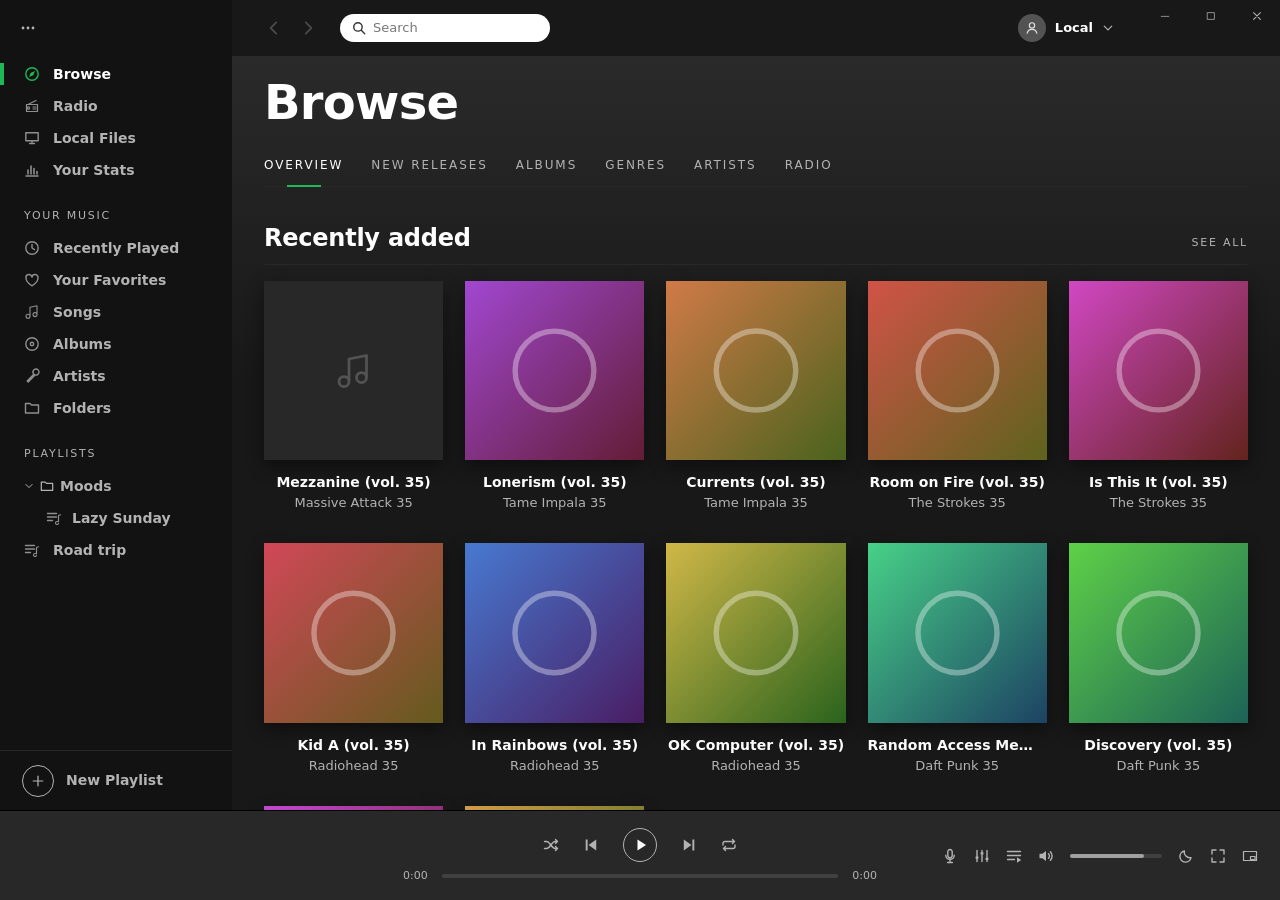
==== dev/preview.html @ 2280f7a6 "Wax 1.0.0" ====
<!doctype html>
<!-- Preview of the interface in a regular browser, with fake data.
     Serve the project root (e.g. `python -m http.server 5173`) and open /dev/preview.html -->
<html lang="en">
<head>
  <meta charset="utf-8">
  <title>Wax (preview)</title>
  <script>document.write(`<link rel="stylesheet" href="../ui/style.css?${Date.now()}">`)</script>
</head>
<body>
<script>
(() => {
  const artists = [
    ['Arctic Monkeys', ['AM', 'Humbug', 'Favourite Worst Nightmare'], 2007],
    ['Gorillaz', ['Demon Days', 'Plastic Beach'], 2005],
    ['Daft Punk', ['Discovery', 'Random Access Memories'], 2001],
    ['Radiohead', ['OK Computer', 'In Rainbows', 'Kid A'], 1997],
    ['The Strokes', ['Is This It', 'Room on Fire'], 2001],
    ['Tame Impala', ['Currents', 'Lonerism'], 2015],
    ['Massive Attack', ['Mezzanine'], 1998],
  ];
  const words = ['Light', 'Night', 'City', 'Echoes', 'Time', 'Rhythm', 'Glass', 'Fire', 'Tide', 'Shadow', 'Vertigo', 'Blue'];
  const tracks = [];
  let n = 0;
  for (let rep = 0; rep < 36; rep++) for (const [ar0, albums, y0] of artists) albums.forEach((al0, ai) => {
    const ar = rep ? `${ar0} ${rep}` : ar0, al = rep ? `${al0} (vol. ${rep})` : al0;
    const count = 8 + ((ar.length + ai) % 5);
    for (let i = 1; i <= count; i++) {
      n++;
      tracks.push({ path: `C:\\Music\\${ar}\\${al}\\${String(i).padStart(2, '0')}.mp3`, title: `${words[(n * 7) % words.length]} ${words[(n * 3 + i) % words.length].toLowerCase()}`,
        artist: ar, album: al, albumArtist: ar, trackNo: i, discNo: 1, year: y0 + ai * 3, duration: 150 + (n * 37) % 200, added: 1700000000 + n * 86400, size: 1000, genres: [['Rock', 'Indie rock'], ['Alternative', 'Hip hop'], ['Electronic'], ['Alternative', 'Rock'], ['Indie rock'], ['Psychedelic', 'Indie'], ['Trip hop']][artists.findIndex(x => x[0] === ar0)], artists: [] });
    }
  });
  // A CUE sheet album and two duplicates
  ['Teardrop', 'Angel', 'Inertia Creeps'].forEach((title, k) => tracks.push({ path: `C:\\Music\\Massive Attack\\Mezzanine (CUE)\\Mezzanine.cue#0${k + 1}`, title, artist: 'Massive Attack', album: 'Mezzanine (CUE)', albumArtist: 'Massive Attack', trackNo: k + 1, discNo: 0, year: 1998, duration: 300 + k * 20, added: 1700000000, size: 5000, genres: ['Trip hop'], artists: [], cue: { file: 'C:\\Music\\Massive Attack\\Mezzanine (CUE)\\Mezzanine.flac', startMs: k * 300000, endMs: (k + 1) * 300000 } }));
  for (const src of [tracks[0], tracks[1]]) tracks.push({ ...src, path: src.path.replace('.mp3', '.flac'), size: 30000000 });
  const hue = s => [...s].reduce((h, c) => (h * 31 + c.charCodeAt(0)) % 360, 7);
  const cover = p => {
    const h = hue(p.split('\\').slice(0, -1).join('\\'));
    const svg = `<svg xmlns='http://www.w3.org/2000/svg' viewBox='0 0 100 100'><defs><linearGradient id='g' x1='0' y1='0' x2='1' y2='1'><stop offset='0' stop-color='hsl(${h},60%,55%)'/><stop offset='1' stop-color='hsl(${(h + 60) % 360},55%,25%)'/></linearGradient></defs><rect width='100' height='100' fill='url(#g)'/><circle cx='50' cy='50' r='22' fill='none' stroke='rgba(255,255,255,.35)' stroke-width='3'/></svg>`;
    return 'data:image/svg+xml,' + encodeURIComponent(svg);
  };
  let state = JSON.stringify({ lastfmKey: 'preview', lastfmUser: 'preview', ratings: { [tracks[0].path]: 4, [tracks[2].path]: 5 }, plFolders: [{ id: 'f1', name: 'Moods', open: true }], folders:['C:\\Music'], playlists: [{ id: 'a', name: 'Road trip', tracks: tracks.slice(3, 15).map(t => t.path) }, { id: 'b', name: 'Lazy Sunday', folder: 'f1', tracks: tracks.slice(40, 52).map(t => t.path) }], recent: [] });
  const handlers = {
    load_state: () => state, save_state: ({ json }) => { state = json; },
    load_library: () => tracks, scan_folders: () => tracks, pick_folders: () => [],
    get_cover: ({ path }) => path.includes('Mezzanine') ? null : { path: cover(path), color: `hsl(${hue(path.split('\\').slice(0, -1).join('\\'))},55%,36%)` },
    reveal: () => {}, save_lyrics: () => {},
    audio_available: () => false, load_loudness: () => ({}), app_info: () => ({ version: 'preview', dataDir: 'C:/Wax/data' }),
    get_artist_image: ({ name }) => /Radiohead|Gorillaz/.test(name) ? { path: cover('C:/a/' + name + '/x'), color: '#444' } : null,
    load_history: () => Array.from({ length: 400 }, (_, i) => ({ p: tracks[(i * 37) % 160].path, t: Math.floor(Date.now() / 1000) - i * 5000, s: 200 })),
    lastfm_get: ({ method, params }) => {
      const ar = params.artist || '';
      if (method === 'artist.getTopTracks') return { toptracks: { track: tracks.filter(t => t.artist === ar).slice(3, 15).reverse().map(t => ({ name: t.title + ' - 2011 Remaster', playcount: '1000' })) } };
      if (method === 'artist.getSimilar') return { similarartists: { artist: [...artists.map(a => a[0]).filter(n => n !== ar).map(n => ({ name: n, match: '0.8', url: 'https://www.last.fm/music/' + n })), { name: 'Portishead', match: '0.7', url: 'https://www.last.fm/music/Portishead' }, { name: 'Air', match: '0.6', url: 'https://www.last.fm/music/Air' }] } };
      if (method === 'artist.getInfo') return { artist: { url: 'https://www.last.fm/music/' + ar, stats: { listeners: '2345678', playcount: '98765432' }, tags: { tag: [{ name: 'rock' }, { name: 'alternative' }] }, bio: { content: `${ar} is a band formed in the nineties.\n\nThey released several albums. <a href="https://www.last.fm/music/x">Read more on Last.fm</a>. User-contributed text is available under the Creative Commons By-SA License.` } } };
      if (method === 'album.getInfo') return { album: { wiki: { content: `${params.album} is an album by ${ar}. It was recorded over two years and received wide acclaim; critics praised its production, songwriting and cohesion, and it has since been ranked among the best albums of its decade.\n\nA second paragraph.` } } };
      if (method === 'artist.getTopTags') return { toptags: { tag: [{ name: 'trip-hop', count: 100 }, { name: 'seen live', count: 80 }, { name: 'electronic', count: 60 }] } };
      return { error: 6 };
    },
    covers_status: ({ albums }) => albums.map((a, k) => ({ embedded: k % 3 === 0, any: k % 7 !== 0 })),
    lyrics_status: ({ paths }) => paths.map((_, k) => k % 4 !== 0),
    trash_files: () => [], copy_files: ({ items }) => ({ copied: items.length, skipped: 0, errors: [] }), pick_dir: () => 'E:\\USB',
    embed_covers: () => ({ tracks: [], errors: [] }), write_replaygain: () => ({ tracks: [], errors: [] }),
    discord_update: () => {}, lastfm_love: () => {}, append_history_bulk: () => {},
    image_candidates: ({ kind, artist }) => Array.from({ length: 8 }, (_, i) => ({ title: `${artist} ${i + 1}`, sub: kind === 'album' ? 'album' : `${i * 1000} fans`, thumb: cover(`C:\\x\\${artist}${i}\\y`), url: cover(`C:\\x\\${artist}${i}\\y`) })),
    save_custom_image: ({ source }) => source, place_image: () => {}, pick_image: () => null,
    artist_releases: async ({ name }) => ({ name, releases: [{ title: `${name} — New Album`, date: new Date(Date.now() - 20 * 864e5).toISOString().slice(0, 10), kind: 'album', cover: cover(`C:\\r\\${name}\\x`), link: 'https://www.deezer.com' }, { title: 'Upcoming single', date: new Date(Date.now() + 9 * 864e5).toISOString().slice(0, 10), kind: 'single', cover: cover(`C:\\r\\${name}2\\x`), link: 'https://www.deezer.com' }] }),
    song_credits: ({ title }) => ({ title, artist: 'Radiohead', url: 'https://musicbrainz.org', credits: [{ role: 'Writer', names: ['Thom Yorke', 'Jonny Greenwood'] }, { role: 'Producer', names: ['Nigel Godrich'] }, { role: 'Guitar', names: ["Ed O'Brien"] }] }),
    search_lyrics: ({ query, paths }) => paths.slice(0, 4).map(p => ({ path: p, line: `…a line with ${query} in it…` })),
    autoeq_index: () => [{ name: 'Sennheiser HD 600', source: 'oratory1990', path: 'x' }, { name: 'Sennheiser HD 650', source: 'oratory1990', path: 'y' }, { name: 'Sony WH-1000XM4', source: 'oratory1990', path: 'z' }],
    autoeq_profile: () => ({ preamp: -6.3, filters: [{ kind: 'LSC', fc: 105, gain: 6.5, q: 0.7 }, { kind: 'PK', fc: 125, gain: -2.7, q: 0.55 }] }),
    pick_csv_files: () => [{ name: 'My Spotify mix', text: 'Track URI,Track Name,Artist Name(s),Album Name,Track Duration (ms)\n' + tracks.slice(0, 6).map(t => `x,"${t.title}","${t.artist}","${t.album}",${t.duration * 1000}`).join('\n') + '\nx,Missing Song,Nobody,Nothing,200000' }],
    audio_devices: () => ['Speakers (Realtek(R) Audio)', 'Headphones (USB DAC)'], audio_output: ({ device, exclusive }) => ({ device: device || 'Speakers (Realtek(R) Audio)', rate: 48000, exclusive, format: exclusive ? '32-bit' : '' }), audio_crossfeed: () => {},
    organize_files: ({ moves }) => ({ moved: moves.map(m => [m.from, m.to]), errors: [] }),
    set_shortcuts: () => [], watch_folders: () => {}, media_update: () => {}, tray_tooltip: () => {}, taskbar_playing: () => {}, osd_show: () => {}, append_history: () => {},
    get_lyrics: async () => { await new Promise(r => setTimeout(r, 400)); return { found: true, source: 'LRCLIB', synced: Array.from({ length: 40 }, (_, i) => `[${String(Math.floor(i * 4 / 60)).padStart(2, '0')}:${String(i * 4 % 60).padStart(2, '0')}.00]${words[i % words.length]} ${words[(i * 5) % words.length].toLowerCase()} in the ${words[(i * 3) % words.length].toLowerCase()}`).join('\n') }; },
  };
  const noop = () => Promise.resolve();
  window.__TAURI__ = {
    core: { invoke: async (c, a) => handlers[c]?.(a || {}), convertFileSrc: p => p.startsWith('data:') ? p : 'about:blank' },
    window: { getCurrentWindow: () => ({ minimize: noop, toggleMaximize: noop, close: noop, isMaximized: async () => false, onResized: noop }) },
    event: { listen: async () => () => {}, emit: async () => {} },
  };
})();
</script>
<script>
  fetch('../ui/index.html', { cache: 'no-store' }).then(r => r.text()).then(html => {
    const doc = new DOMParser().parseFromString(html, 'text/html');
    document.body.insertAdjacentHTML('beforeend', doc.body.innerHTML.replace(/<script[\s\S]*?<\/script>/g, ''));
    const e = document.createElement('script'); e.src = '../ui/engine.js?' + Date.now();
    e.onload = () => {
      const s = document.createElement('script'); s.src = '../ui/app.js?' + Date.now();
      s.onload = () => {
        const x = document.createElement('script'); x.src = '../ui/extras.js?' + Date.now();
        x.onload = () => { const m = document.createElement('script'); m.src = '../ui/more.js?' + Date.now(); document.body.appendChild(m); };
        document.body.appendChild(x);
      };
      document.body.appendChild(s);
    };
    document.body.appendChild(e);
  });
</script>
</body>
</html>
---- ui/style.css ----
/* Wax — look of the Spotify desktop client (2015–2017) */
:root {
  --bg: #181818;
  --side: #121212;
  --bar: #282828;
  --txt: #ffffff;
  --mut: #b3b3b3;
  --dim: #737373;
  --line: #282828;
  --green: #1db954;
  --green-hi: #1ed760;
  --hover: rgba(255, 255, 255, .07);
  --sel: #333333;
  --blue: #2e77d0;
}

* { box-sizing: border-box; margin: 0; padding: 0; }

html, body {
  height: 100%;
  background: var(--bg);
  color: var(--txt);
  font: 14px/1.45 "Circular", "Montserrat", "Proxima Nova", "Segoe UI", system-ui, sans-serif;
  overflow: hidden;
  user-select: none;
  -webkit-font-smoothing: antialiased;
  cursor: default;
}

body { display: grid; grid-template-rows: minmax(0, 1fr) 90px; }

button { font: inherit; color: inherit; background: none; border: 0; cursor: default; outline: none; }
a { color: inherit; text-decoration: none; }
input { font: inherit; }
.ic { display: block; flex: none; }

/* Scrollbars estilo Spotify viejo */
::-webkit-scrollbar { width: 14px; height: 14px; }
::-webkit-scrollbar-track { background: transparent; }
::-webkit-scrollbar-thumb { background: #535353; border: 4px solid transparent; background-clip: padding-box; border-radius: 0; min-height: 40px; }
::-webkit-scrollbar-thumb:hover { background: #7a7a7a; border: 4px solid transparent; background-clip: padding-box; }
#sidebar ::-webkit-scrollbar-thumb { background-color: #333; }

#app { display: grid; grid-template-columns: 232px minmax(0, 1fr); min-height: 0; }

/* ───────────── Sidebar ───────────── */
#sidebar { background: var(--side); display: flex; flex-direction: column; min-height: 0; }
.sb-top { height: 56px; display: flex; align-items: center; padding: 0 20px; flex: none; }
.sb-scroll { flex: 1; overflow-y: auto; padding-bottom: 16px; }
.sb-group { padding-top: 2px; }
.sb-item {
  display: block; height: 32px; line-height: 32px; padding: 0 24px;
  color: var(--mut); font-weight: 600; font-size: 14px; position: relative;
  white-space: nowrap; overflow: hidden; text-overflow: ellipsis; transition: color .15s;
}
.sb-item:hover { color: #fff; }
.sb-item.active { color: #fff; }
.sb-item.active::before { content: ""; position: absolute; left: 0; top: 5px; bottom: 5px; width: 4px; background: var(--green); }
.sb-item.drop { background: var(--green); color: #fff; }
.sb-item.playing-ctx::after { content: ""; position: absolute; right: 18px; top: 13px; width: 6px; height: 6px; border-radius: 50%; background: var(--green); }
.sb-h { font-size: 11px; letter-spacing: .16em; text-transform: uppercase; color: var(--mut); font-weight: 400; padding: 22px 24px 8px; }

#sb-cover { position: relative; display: none; flex: none; border-top: 1px solid #282828; }
.big-cover #sb-cover { display: block; }
#sb-cover .cv { width: 100%; aspect-ratio: 1; }
#sb-cover .shrink {
  position: absolute; top: 8px; right: 8px; width: 26px; height: 26px; border-radius: 50%;
  background: rgba(0,0,0,.7); color: #fff; display: flex; align-items: center; justify-content: center; opacity: 0; transition: opacity .15s;
}
#sb-cover:hover .shrink { opacity: 1; }
#sb-cover .shrink:hover { transform: scale(1.08); }

#new-playlist {
  height: 60px; flex: none; border-top: 1px solid #282828; display: flex; align-items: center; gap: 12px;
  padding: 0 22px; color: var(--mut); font-weight: 600; transition: color .15s;
}
#new-playlist:hover { color: #fff; }
.plus-circle { width: 32px; height: 32px; border-radius: 50%; border: 1px solid currentColor; display: flex; align-items: center; justify-content: center; }

/* ───────────── Main ───────────── */
#main { position: relative; display: flex; flex-direction: column; min-width: 0; min-height: 0; background: var(--bg); }

#topbar { height: 56px; flex: none; display: flex; align-items: center; gap: 18px; padding-left: 28px; background: var(--bg); position: relative; z-index: 5; }
#topbar.scrolled { box-shadow: 0 6px 12px -6px rgba(0,0,0,.6); }
.nav-arrows { display: flex; gap: 6px; }
.nav-arrows .ib { width: 28px; height: 28px; justify-content: center; }
.nav-arrows .ib:disabled { color: #4a4a4a; }
.search {
  display: flex; align-items: center; gap: 7px; background: #fff; color: #333; border-radius: 500px;
  height: 28px; width: 210px; padding: 0 12px; cursor: text;
}
.search input { border: 0; outline: 0; background: none; font-size: 13px; flex: 1; min-width: 0; color: #000; }
.search input::placeholder { color: #777; }
.spacer { flex: 1; align-self: stretch; }
.user { display: flex; align-items: center; gap: 9px; font-weight: 600; font-size: 13px; color: #fff; }
.avatar { width: 28px; height: 28px; border-radius: 50%; background: #535353; color: #ddd; display: flex; align-items: center; justify-content: center; }
.user .chev { color: var(--mut); }
.winctl { display: flex; align-self: flex-start; height: 32px; margin-left: 10px; }
.winctl button { width: 46px; height: 32px; color: var(--mut); display: flex; align-items: center; justify-content: center; }
.winctl button:hover { background: #2e2e2e; color: #fff; }
#w-close:hover { background: #e81123; }

#view { flex: 1; overflow-y: auto; overflow-x: hidden; padding: 0 32px 48px; position: relative; }
#view.gradient { background: linear-gradient(#2a2a2a 0, var(--bg) 320px); }

/* Page headers */
.page-h { padding: 20px 0 22px; }
.page-h h1 { font-size: 48px; font-weight: 700; letter-spacing: -.015em; line-height: 1.1; margin-bottom: 18px; }
.page-h .row { display: flex; align-items: center; gap: 16px; }
.page-h .sub { color: var(--mut); font-size: 13px; }
.label { font-size: 12px; letter-spacing: .16em; text-transform: uppercase; color: var(--mut); }
.grow { flex: 1; }

.tabs { display: flex; gap: 28px; border-bottom: 1px solid var(--line); margin-bottom: 26px; }
.tab { font-size: 12px; letter-spacing: .16em; text-transform: uppercase; color: var(--mut); padding: 10px 0 12px; position: relative; }
.tab:hover { color: #fff; }
.tab.on { color: #fff; }
.tab.on::after { content: ""; position: absolute; left: 50%; bottom: -1px; transform: translateX(-50%); width: 34px; height: 2px; background: var(--green); }

.btn {
  height: 34px; padding: 0 36px; border-radius: 500px; font-size: 12px; font-weight: 700; letter-spacing: .16em;
  text-transform: uppercase; display: inline-flex; align-items: center; justify-content: center; gap: 8px;
  transition: transform .12s, background-color .12s, border-color .12s; white-space: nowrap;
}
.btn:active { transform: scale(.97) !important; }
.btn-green { background: var(--green); color: #fff; }
.btn-green:hover { background: var(--green-hi); transform: scale(1.04); }
.btn-ghost { border: 1px solid #727272; color: #fff; }
.btn-ghost:hover { border-color: #fff; transform: scale(1.04); }
.btn-circle { width: 34px; height: 34px; border-radius: 50%; border: 1px solid #727272; display: inline-flex; align-items: center; justify-content: center; color: #fff; }
.btn-circle:hover { border-color: #fff; }

.filter { display: flex; align-items: center; gap: 8px; height: 30px; padding: 0 10px; background: #282828; border-radius: 2px; color: var(--mut); width: 200px; }
.filter input { border: 0; outline: 0; background: none; color: #fff; font-size: 13px; flex: 1; min-width: 0; }
.filter input::placeholder { color: #8a8a8a; }

.page-h .tabs { margin-bottom: 0; }
.page-h + .sec-h { margin-top: 12px; }
.sec-h { display: flex; align-items: baseline; justify-content: space-between; margin: 34px 0 16px; padding-bottom: 8px; border-bottom: 1px solid var(--line); }
.sec-h h2 { font-size: 24px; font-weight: 700; letter-spacing: -.01em; }
.sec-h .more { font-size: 11px; letter-spacing: .16em; text-transform: uppercase; color: var(--mut); }
.sec-h .more:hover { color: #fff; }

/* ───────────── Lista de canciones ───────────── */
.tl { width: 100%; }
.tl .th, .tl .tr { display: grid; grid-template-columns: var(--cols); align-items: center; column-gap: 16px; padding: 0 12px; }
.tl .th {
  height: 34px; font-size: 11px; letter-spacing: .16em; color: var(--mut); text-transform: uppercase;
  border-bottom: 1px solid var(--line); position: sticky; top: 0; background: var(--bg); z-index: 2;
}
.tl .th > span { display: flex; align-items: center; gap: 4px; white-space: nowrap; overflow: hidden; }
.tl .th [data-sort]:hover { color: #fff; }
.tl .th .on { color: #fff; }
.tl .th .on .ic { color: var(--green); }
.tl .tb { position: relative; }
.tl .tb .tr { position: absolute; left: 0; right: 0; }
.tr { height: 40px; border-bottom: 1px solid var(--line); font-size: 14px; color: #fff; }
.grid-more { height: 1px; }
.tr:hover { background: var(--hover); }
.tr.sel { background: var(--sel); }
.tr .c { white-space: nowrap; overflow: hidden; text-overflow: ellipsis; min-width: 0; }
.tr .m { color: var(--mut); }
.tr .r, .th .r { justify-content: flex-end; text-align: right; }
.tr .lnk:hover { color: #fff; text-decoration: underline; }
.tr .num { color: var(--mut); display: flex; align-items: center; justify-content: center; position: relative; height: 100%; }
.tr .num .pi, .tr .num .sp { display: none; }
.tr:hover .num .n, .tr.sel .num .n { display: none; }
.tr:hover .num .pi, .tr.sel .num .pi { display: block; color: #fff; }
.tr.playing .c-title, .tr.playing .num { color: var(--green); }
.tr.playing .num .n, .tr.playing .num .pi { display: none !important; }
.tr.playing .num .sp { display: block; }
.tr.missing { opacity: .4; }
.feat { color: var(--mut); font-size: 13px; }

.empty { padding: 80px 0; text-align: center; color: var(--mut); }
.empty .big-ic { color: #535353; display: flex; justify-content: center; margin-bottom: 22px; }
.empty h2 { color: #fff; font-size: 28px; margin-bottom: 8px; }
.empty p { margin-bottom: 26px; }

/* ───────────── Tarjetas ───────────── */
.grid { display: grid; grid-template-columns: repeat(auto-fill, minmax(168px, 1fr)); gap: 30px 22px; }
.grid.row1 { grid-auto-rows: auto; }
.card { min-width: 0; text-align: center; }
.cv { position: relative; background: #282828 center / cover no-repeat; overflow: hidden; }
.cv .ph { position: absolute; inset: 0; display: flex; align-items: center; justify-content: center; color: #535353; }
.cv.has-img .ph { display: none; }
.card .cv { aspect-ratio: 1; box-shadow: 0 6px 16px rgba(0,0,0,.45); }
.card.round .cv { border-radius: 50%; }
.card .ov {
  position: absolute; inset: 0; background: rgba(0,0,0,.6); opacity: 0; display: flex;
  align-items: center; justify-content: center; transition: opacity .15s;
}
.card:hover .ov { opacity: 1; }
.pbtn {
  width: 58px; height: 58px; border-radius: 50%; border: 2px solid #fff; color: #fff;
  display: flex; align-items: center; justify-content: center; transition: transform .12s;
}
.pbtn .ic { margin-left: 3px; }
.pbtn:hover { transform: scale(1.07); }
.card.is-playing .pbtn .ic { margin-left: 0; }
.card .t { margin-top: 12px; font-weight: 600; font-size: 14px; white-space: nowrap; overflow: hidden; text-overflow: ellipsis; }
.card .s { margin-top: 2px; font-size: 13px; color: var(--mut); white-space: nowrap; overflow: hidden; text-overflow: ellipsis; }
.card .t:hover, .card .s .lnk:hover { text-decoration: underline; color: #fff; }

/* ───────────── Hero (album / playlist / artist) ───────────── */
.hero { position: relative; display: flex; gap: 28px; align-items: flex-end; margin: 0 -32px; padding: 26px 32px 28px; }
.hero-bg { position: absolute; inset: 0; z-index: 0; overflow: hidden; }
.hero-bg .cv { position: absolute; inset: -60px; filter: blur(50px) saturate(1.3); opacity: .35; background-color: transparent; }
.hero-bg .cv .ph { display: none; }
.hero-bg::after { content: ""; position: absolute; inset: 0; background: linear-gradient(transparent 40%, var(--bg)); }
.hero > *:not(.hero-bg) { position: relative; z-index: 1; }
.hero .art { width: 232px; height: 232px; flex: none; box-shadow: 0 8px 28px rgba(0,0,0,.6); }
.hero .info { min-width: 0; }
.hero h1 { font-size: 48px; font-weight: 700; line-height: 1.1; letter-spacing: -.015em; margin: 6px 0 10px; overflow-wrap: anywhere; }
.hero .by { color: var(--mut); font-size: 14px; }
.hero .by .lnk { color: #fff; }
.hero .by .lnk:hover { text-decoration: underline; }
.hero .meta { color: var(--mut); font-size: 13px; margin-top: 4px; }
.hero .btns { display: flex; gap: 12px; margin-top: 22px; align-items: center; }
.mosaic { display: grid; grid-template-columns: 1fr 1fr; }
.mosaic .cv { width: 100%; height: 100%; }

.artist-hero { position: relative; margin: 0 -32px 6px; padding: 70px 32px 30px; text-align: center; }
.artist-hero h1 { font-size: 72px; font-weight: 700; letter-spacing: -.02em; line-height: 1.05; margin: 8px 0 10px; }
.artist-hero .meta { color: var(--mut); font-size: 13px; }
.artist-hero .btns { display: flex; gap: 12px; justify-content: center; margin-top: 24px; }
.artist-hero .tabs { justify-content: center; border-bottom: 0; margin: 30px 0 0; }

.folder-list { margin-top: 6px; }
.folder { display: flex; align-items: center; gap: 14px; height: 52px; border-bottom: 1px solid var(--line); padding: 0 12px; }
.folder:hover { background: var(--hover); }
.folder .p { flex: 1; min-width: 0; white-space: nowrap; overflow: hidden; text-overflow: ellipsis; }
.folder .m { color: var(--mut); font-size: 13px; }
.folder .ib { opacity: 0; }
.folder:hover .ib { opacity: 1; }

/* ───────────── Panel de letras (columna derecha) ───────────── */
#content { flex: 1; display: flex; min-height: 0; }
#content #view { flex: 1; min-width: 0; }
#lyrics-panel {
  display: none; flex-direction: column; width: var(--lyw, 340px); flex: none; position: relative;
  background: var(--side); border-left: 1px solid #000;
}
.ly-open #lyrics-panel { display: flex; }
.lyp-resize { position: absolute; left: -3px; top: 0; bottom: 0; width: 6px; cursor: col-resize; z-index: 3; }
.lyp-resize:hover, .resizing .lyp-resize { background: rgba(255,255,255,.12); }
.resizing, .resizing * { cursor: col-resize !important; user-select: none; }
.lyp-head {
  height: 40px; flex: none; display: flex; align-items: center; justify-content: space-between;
  padding: 0 10px 0 16px; border-bottom: 1px solid #282828; font-size: 13px; font-weight: 700; color: #fff;
}
.lyp-head .ib { width: 26px; height: 26px; }
.lyp-track { flex: none; padding: 9px 16px; font-size: 12px; color: var(--mut); text-align: center; white-space: nowrap; overflow: hidden; text-overflow: ellipsis; border-bottom: 1px solid #1e1e1e; }
.lyp-track:empty { display: none; }
#ly-body { flex: 1; overflow-y: auto; position: relative; padding: 16px 18px 45%; text-align: center; }
.ly-line {
  font-size: 15px; font-weight: 600; line-height: 1.45; margin: 0 0 7px; color: #6c6c6c;
  transition: color .2s; overflow-wrap: anywhere;
}
.ly-line[data-ly] { cursor: pointer; }
.ly-line[data-ly]:hover { color: #d0d0d0; }
.ly-line.past { color: #a0a0a0; }
.ly-line.on { color: #fff; }
.ly-plain .ly-line { color: #e2e2e2; font-weight: 500; margin-bottom: 3px; }
.ly-note { color: var(--mut); font-size: 12px; margin-bottom: 14px; }
.lyp-foot { flex: none; border-top: 1px solid #282828; padding: 10px 12px 12px; text-align: center; background: var(--side); }
.lyp-foot:empty { display: none; }
.ly-src { font-size: 11px; color: #7a7a7a; letter-spacing: .04em; margin-bottom: 8px; }
.ly-actions { display: flex; gap: 8px; flex-wrap: wrap; justify-content: center; align-items: center; }
.ly-actions .btn { height: 28px; padding: 0 14px; font-size: 10px; }
.ly-actions .btn:disabled { opacity: .45; transform: none; border-color: #555; }
.ly-actions .ib { width: 28px; height: 28px; }
.ly-status { padding: 50px 6px; color: var(--mut); font-size: 13px; display: flex; flex-direction: column; align-items: center; }
.ly-status h2 { color: #fff; font-size: 17px; margin-bottom: 6px; }
.ly-status p { margin-bottom: 18px; }
.ly-status .btn { height: 30px; padding: 0 18px; font-size: 10px; }

/* ───────────── Player bar ───────────── */
#player {
  background: var(--bar); display: grid; grid-template-columns: minmax(0, 30%) minmax(0, 40%) minmax(0, 30%);
  align-items: center; padding: 0 16px; border-top: 1px solid #000; z-index: 10;
}
.np { display: flex; align-items: center; gap: 14px; min-width: 0; }
.np-cover { width: 56px; height: 56px; flex: none; box-shadow: 0 2px 6px rgba(0,0,0,.4); }
.np-cover .expand {
  position: absolute; top: 3px; right: 3px; width: 22px; height: 22px; border-radius: 50%;
  background: rgba(0,0,0,.75); color: #fff; display: flex; align-items: center; justify-content: center; opacity: 0; transition: opacity .15s;
}
.np-cover:hover .expand { opacity: 1; }
.big-cover .np-cover { display: none; }
.empty-np .np-cover { visibility: hidden; }
.np-text { min-width: 0; display: flex; flex-direction: column; }
.np-title { font-size: 14px; color: #fff; white-space: nowrap; overflow: hidden; text-overflow: ellipsis; }
.np-artist { font-size: 11px; color: var(--mut); white-space: nowrap; overflow: hidden; text-overflow: ellipsis; }
.np-title:hover, .np-artist .lnk:hover { text-decoration: underline; color: #fff; }

.ib { color: var(--mut); display: inline-flex; align-items: center; justify-content: center; position: relative; transition: color .12s; }
.ib:hover { color: #fff; }
.ib.on { color: var(--green); }
.ib.on:hover { color: var(--green-hi); }
.ib.on::after { content: ""; position: absolute; bottom: -7px; left: 50%; transform: translateX(-50%); width: 4px; height: 4px; border-radius: 50%; background: var(--green); }
.ib .badge { position: absolute; top: -4px; right: -6px; font-size: 8px; font-weight: 700; background: var(--green); color: #000; border-radius: 50%; width: 11px; height: 11px; display: flex; align-items: center; justify-content: center; }

.ctl { display: flex; flex-direction: column; align-items: center; gap: 6px; padding: 0 8px; }
.ctl-btns { display: flex; align-items: center; gap: 24px; }
#b-play {
  width: 34px; height: 34px; border-radius: 50%; border: 1px solid var(--mut); color: #fff;
  display: flex; align-items: center; justify-content: center; transition: transform .1s, border-color .1s;
}
#b-play:hover { border-color: #fff; transform: scale(1.06); }
#b-play.paused .ic { margin-left: 2px; }
.prog { display: flex; align-items: center; gap: 10px; width: 100%; max-width: 620px; font-size: 11px; color: var(--mut); font-variant-numeric: tabular-nums; }
.prog span { min-width: 34px; text-align: center; }

.slider { --v: 0; height: 14px; display: flex; align-items: center; flex: 1; }
.slider .rail { position: relative; height: 4px; width: 100%; background: #404040; border-radius: 2px; }
.slider .fill { position: absolute; left: 0; top: 0; bottom: 0; width: calc(var(--v) * 100%); background: #a0a0a0; border-radius: 2px; }
.slider .knob {
  position: absolute; top: 50%; left: calc(var(--v) * 100%); width: 12px; height: 12px; margin: -6px 0 0 -6px;
  border-radius: 50%; background: #fff; box-shadow: 0 1px 3px rgba(0,0,0,.5); opacity: 0; transition: opacity .1s;
}
.slider:hover .fill, .slider.drag .fill { background: var(--green); }
.slider:hover .knob, .slider.drag .knob { opacity: 1; }

.right { display: flex; justify-content: flex-end; align-items: center; gap: 16px; padding-right: 6px; }
.slider.vol { flex: none; width: 92px; }

/* ───────────── Context menu ───────────── */
.mmenu {
  position: fixed; background: #282828; min-width: 210px; padding: 5px 0; font-size: 13px; color: #eaeaea;
  box-shadow: 0 10px 30px rgba(0,0,0,.6); border: 1px solid #1c1c1c; z-index: 100; display: none;
}
.mmenu .mi { height: 30px; padding: 0 18px; display: flex; align-items: center; justify-content: space-between; gap: 18px; position: relative; white-space: nowrap; }
.mmenu .mi:hover { background: #3e3e3e; color: #fff; }
.mmenu .mi.dis { color: #6a6a6a; pointer-events: none; }
.mmenu .msep { height: 1px; background: #3a3a3a; margin: 5px 0; }
.mmenu .sub { display: none; position: absolute; left: 100%; top: -6px; max-height: 60vh; overflow-y: auto; }
.mmenu.flip .sub { left: auto; right: 100%; }
.mmenu .mi:hover > .sub { display: block; }

/* ───────────── Modal ───────────── */
#modal-bg {
  position: fixed; inset: 0; background: rgba(0,0,0,.88); display: none; align-items: center; justify-content: center; z-index: 200;
}
#modal-bg.open { display: flex; }
.modal { width: 520px; max-width: calc(100% - 40px); text-align: center; position: relative; }
.modal h2 { font-size: 48px; font-weight: 700; letter-spacing: -.015em; margin-bottom: 30px; }
.modal p { color: var(--mut); margin: -14px 0 30px; }
.modal .field { background: #282828; padding: 18px 22px; text-align: left; margin-bottom: 36px; }
.modal .field label { display: block; font-size: 12px; letter-spacing: .16em; text-transform: uppercase; color: var(--mut); margin-bottom: 6px; }
.modal .field input { width: 100%; background: none; border: 0; outline: 0; color: #fff; font-size: 30px; font-weight: 700; }
.modal .btns { display: flex; justify-content: center; gap: 16px; }
.modal .close { position: fixed; top: 30px; right: 36px; color: #fff; }

/* ───────────── Toast (classic blue bar) ───────────── */
#toast {
  position: absolute; left: 50%; bottom: 26px; transform: translate(-50%, 20px); background: var(--blue); color: #fff;
  padding: 11px 34px; border-radius: 8px; font-size: 14px; font-weight: 600; opacity: 0; pointer-events: none;
  transition: opacity .2s, transform .2s; box-shadow: 0 6px 18px rgba(0,0,0,.5); white-space: nowrap; z-index: 20;
}
#toast.show { opacity: 1; transform: translate(-50%, 0); }

#drag-ghost {
  position: fixed; top: -100px; left: 0; background: var(--bar); color: #fff; padding: 6px 14px; border-radius: 4px;
  font-size: 13px; font-weight: 600; white-space: nowrap;
}

.spin { width: 14px; height: 14px; border: 2px solid rgba(255,255,255,.25); border-top-color: #fff; border-radius: 50%; animation: spin .8s linear infinite; }
@keyframes spin { to { transform: rotate(360deg); } }

@media (max-width: 1100px) {
  .hero .art { width: 180px; height: 180px; }
  .hero h1, .page-h h1 { font-size: 38px; }
}

.btn-sm { height: 28px; padding: 0 16px; font-size: 10px; }

/* ═════════════ Funciones nuevas ═════════════ */

/* Favoritas */
.np-fav { margin-left: 4px; flex: none; }
.np-fav.on { color: var(--green); }
.np-fav.on::after { display: none; }
.fav-ic { color: var(--green); margin-left: 8px; display: inline-flex; vertical-align: -1px; }

/* Controles de formulario */
.switch { position: relative; display: inline-block; width: 40px; height: 22px; flex: none; }
.switch input { opacity: 0; width: 0; height: 0; }
.switch span { position: absolute; inset: 0; background: #535353; border-radius: 22px; transition: background .15s; }
.switch span::before { content: ""; position: absolute; width: 16px; height: 16px; left: 3px; top: 3px; background: #fff; border-radius: 50%; transition: transform .15s; }
.switch input:checked + span { background: var(--green); }
.switch input:checked + span::before { transform: translateX(18px); }
select.sel, .txt, .kbd {
  background: #333; color: #fff; border: 1px solid #3e3e3e; border-radius: 4px; height: 30px; padding: 0 10px; font-size: 13px; outline: none;
}
select.sel:focus, .txt:focus, .kbd:focus { border-color: #777; }
.txt { width: 200px; }
.kbd { width: 190px; text-align: center; cursor: pointer; font-family: inherit; }
.kbd:focus { border-color: var(--green); }
.range { -webkit-appearance: none; appearance: none; width: 200px; height: 4px; background: #535353; border-radius: 2px; outline: none; }
.range::-webkit-slider-thumb { -webkit-appearance: none; width: 14px; height: 14px; border-radius: 50%; background: #fff; cursor: pointer; }
.range:hover::-webkit-slider-thumb { background: var(--green-hi); }
code { background: #282828; padding: 1px 6px; border-radius: 3px; font-size: 12px; color: #ddd; }
.sub.warn { color: #f0b232; margin-bottom: 16px; }

/* Ajustes */
.settings { max-width: 900px; padding-bottom: 40px; }
.settings h3 { font-size: 20px; margin: 34px 0 6px; padding-bottom: 8px; border-bottom: 1px solid var(--line); }
.settings > .sub { margin: 8px 0; color: var(--mut); font-size: 13px; }
.set-row { display: flex; align-items: center; gap: 24px; padding: 13px 0; border-bottom: 1px solid #222; }
.set-t { flex: 1; min-width: 0; }
.set-t .t { font-size: 14px; color: #fff; }
.set-t .d { font-size: 12px; color: var(--mut); margin-top: 2px; }
.set-c { display: flex; align-items: center; gap: 8px; flex-wrap: wrap; justify-content: flex-end; }
.set-c .lnk, .set-t .lnk { color: var(--green); }
.set-t .lnk:hover { text-decoration: underline; }

/* Ecualizador */
.eq { display: flex; align-items: stretch; gap: 6px; background: #1f1f1f; border-radius: 8px; padding: 22px 18px 14px; margin: 6px 0 18px; width: max-content; max-width: 100%; }
.eq.off { opacity: .45; }
.eq-sep { width: 1px; background: #333; margin: 0 10px; }
.eqb { display: flex; flex-direction: column; align-items: center; gap: 10px; width: 52px; }
.eqb .val { font-size: 11px; color: var(--mut); font-variant-numeric: tabular-nums; white-space: nowrap; }
.eqb .lab { font-size: 12px; color: #fff; font-weight: 600; }
.eqb input[type=range] { writing-mode: vertical-lr; direction: rtl; -webkit-appearance: slider-vertical; width: 6px; height: 190px; accent-color: var(--green); cursor: pointer; }

/* Stats */
.stat-row { display: grid; grid-template-columns: repeat(4, minmax(0, 1fr)); gap: 16px; margin: 6px 0 10px; }
.stat { background: #222; border-radius: 6px; padding: 18px 20px; }
.stat .n { font-size: 28px; font-weight: 700; color: #fff; }
.stat .l { font-size: 12px; color: var(--mut); text-transform: uppercase; letter-spacing: .12em; margin-top: 4px; }
.hours { display: flex; align-items: flex-end; gap: 4px; height: 150px; padding: 10px 0 24px; }
.hb { flex: 1; height: 100%; display: flex; flex-direction: column; justify-content: flex-end; align-items: center; position: relative; }
.hb .bar { width: 100%; background: var(--green); border-radius: 2px 2px 0 0; min-height: 2px; opacity: .85; }
.hb:hover .bar { opacity: 1; background: var(--green-hi); }
.hb span { position: absolute; bottom: -20px; font-size: 11px; color: var(--mut); }

/* Genres */
.ggrid { display: grid; grid-template-columns: repeat(auto-fill, minmax(190px, 1fr)); gap: 20px; }
.gtile { position: relative; height: 190px; border-radius: 6px; overflow: hidden; padding: 16px; cursor: pointer; transition: transform .12s; }
.gtile:hover { transform: scale(1.02); }
.gtile .gname { font-size: 22px; font-weight: 700; color: #fff; position: relative; z-index: 1; max-width: 75%; overflow-wrap: anywhere; line-height: 1.15; }
.gtile .gcv { position: absolute; width: 100px; height: 100px; right: -14px; bottom: -6px; transform: rotate(25deg); box-shadow: 0 2px 10px rgba(0,0,0,.4); }
.genre-hero { background: linear-gradient(var(--gc), var(--bg)); padding-top: 70px; }

/* Foto grande del artista */
.avatar-xl { width: 180px; height: 180px; border-radius: 50%; margin: 0 auto 16px; box-shadow: 0 8px 28px rgba(0,0,0,.55); }
.artist-hero .hero-bg { position: absolute; inset: 0; }
.artist-hero .hero-bg .cv { filter: blur(40px) saturate(1.2); opacity: .45; }

/* Dialogs (tags, MusicBrainz, organizer) */
.dlg { background: #282828; border-radius: 8px; padding: 26px 28px 22px; width: 520px; max-width: calc(100% - 40px); max-height: calc(100% - 60px); display: flex; flex-direction: column; box-shadow: 0 20px 60px rgba(0,0,0,.6); text-align: left; }
.dlg.wide { width: 760px; }
.dlg h2 { font-size: 24px; margin-bottom: 6px; }
.dlg .sub { color: var(--mut); font-size: 13px; margin-bottom: 14px; }
.dlg .sub.path { word-break: break-all; font-size: 12px; }
.dlg .btns { display: flex; gap: 10px; margin-top: 18px; align-items: center; }
.form { display: grid; grid-template-columns: 1fr 1fr; gap: 12px 16px; overflow: auto; }
.form label { display: flex; flex-direction: column; gap: 5px; font-size: 12px; color: var(--mut); }
.form label:first-child { grid-column: 1 / -1; }
.form input { background: #3e3e3e; border: 1px solid transparent; border-radius: 4px; height: 34px; padding: 0 10px; color: #fff; font-size: 14px; outline: none; }
.form input:focus { border-color: #888; }
.form input::placeholder { color: #8a8a8a; font-style: italic; }
.mb-list, .mb-map { overflow-y: auto; min-height: 60px; border: 1px solid #333; border-radius: 4px; }
.mb-rel { padding: 10px 14px; border-bottom: 1px solid #333; cursor: pointer; }
.mb-rel:hover { background: #333; }
.mb-rel .m { font-size: 12px; color: var(--mut); margin-top: 2px; }
.mb-rel .ok { color: var(--green); }
.mb-row { display: grid; grid-template-columns: 1fr 24px 1fr; gap: 6px; padding: 7px 12px; border-bottom: 1px solid #303030; font-size: 13px; }
.mb-row .o { color: var(--mut); overflow: hidden; text-overflow: ellipsis; white-space: nowrap; }
.mb-row .nw { color: #fff; overflow: hidden; text-overflow: ellipsis; white-space: nowrap; }
.mb-row .arr { color: #666; text-align: center; }
.mb-row.miss .nw { color: #f0b232; }
.form.one { grid-template-columns: 1fr; overflow: visible; }
.pat-vars { display: flex; flex-wrap: wrap; gap: 6px; margin: 10px 0 4px; }
.chip { background: #3a3a3a; color: #ddd; border: 0; border-radius: 12px; padding: 4px 10px; font: 12px/1.2 inherit; font-family: Consolas, monospace; cursor: pointer; }
.chip:hover { background: #4a4a4a; color: #fff; }
.pat-ex { margin: 6px 0 0 !important; word-break: break-all; }
.pat-ex span { color: #fff; }
.pat-h { font-size: 14px; margin: 16px 0 8px; }
.pat-list { max-height: 220px; }
.pat-row { display: flex; align-items: center; gap: 10px; padding: 8px 12px; border-bottom: 1px solid #333; cursor: pointer; font-size: 13px; }
.pat-row:hover { background: #333; }
.pat-row.on { box-shadow: inset 3px 0 0 var(--green); }
.pat-row code, .pat-pick code { color: var(--mut); font-size: 12px; }
.pat-pick { display: flex; align-items: center; gap: 12px; margin: 6px 0 10px; }
.pat-pick code { word-break: break-all; }
.dlg .btns .txt { width: 170px; }
.btn[disabled] { opacity: .4; pointer-events: none; }
.chk { display: flex; align-items: center; gap: 8px; font-size: 13px; color: #ddd; margin-top: 12px; }
.chk input { accent-color: var(--green); }
.user { cursor: default; }
.user:hover span:not(.avatar) { color: #fff; }
.empty-np .np-fav { visibility: hidden; }

/* ───────────── Extras (extras.js) ───────────── */
/* Background task: progress pill at the bottom right */
#task { position: absolute; right: 22px; bottom: 22px; width: 300px; background: #282828; border-radius: 8px; padding: 12px 40px 12px 16px;
  box-shadow: 0 10px 30px rgba(0,0,0,.55); z-index: 21; opacity: 0; transform: translateY(10px); pointer-events: none; transition: opacity .2s, transform .2s; }
#task.show { opacity: 1; transform: none; pointer-events: auto; }
#task .tk-t { font-size: 13px; font-weight: 600; white-space: nowrap; overflow: hidden; text-overflow: ellipsis; }
#task .tk-s { font-size: 12px; color: var(--mut); margin: 2px 0 8px; }
#task .tk-bar { height: 4px; background: #404040; border-radius: 2px; overflow: hidden; }
#task .tk-bar div { height: 100%; background: var(--green); transition: width .3s; }
#task .ib { position: absolute; top: 10px; right: 10px; }

/* Ratings */
.tr .rt { display: flex; gap: 1px; color: #535353; }
.tr .rt span { display: inline-flex; cursor: pointer; padding: 2px 1px; }
.tr .rt span.on { color: var(--green); }
.tr .rt:not(.has) { visibility: hidden; }
.tr:hover .rt, .tr.sel .rt { visibility: visible; }
.tr .rt:hover span { color: #fff; }
.tr .rt span:hover ~ span { color: #535353; }

/* Artist page: Popular, Related Artists, About */
.sec-h .src { font-size: 11px; letter-spacing: .12em; text-transform: uppercase; color: #737373; }
.more-toggle { display: inline-block; margin-top: 14px; font-size: 11px; letter-spacing: .16em; text-transform: uppercase; color: var(--mut); cursor: pointer; }
.more-toggle:hover { color: #fff; }
.about { display: grid; grid-template-columns: 260px minmax(0, 1fr); gap: 34px; align-items: start; }
.about-side { display: flex; flex-direction: column; gap: 12px; }
.about-side .stat .n { font-size: 22px; }
.about-bio p { margin-bottom: 14px; line-height: 1.65; color: #ddd; font-size: 15px; }
.about-bio .src { font-size: 13px; color: var(--mut); }
.tags { display: flex; flex-wrap: wrap; gap: 6px; }
.tagc { background: #2a2a2a; border-radius: 12px; padding: 4px 10px; font-size: 12px; color: #ddd; }
#album-about { margin: -6px 0 18px; max-width: 900px; }
.album-about p { color: var(--mut); font-size: 14px; line-height: 1.6; margin-bottom: 8px; }
.album-about.clamp { display: -webkit-box; -webkit-line-clamp: 2; -webkit-box-orient: vertical; overflow: hidden; }
#album-about .more-toggle { margin-top: 2px; }

/* Folders */
.crumbs { font-size: 26px; font-weight: 700; margin-bottom: 14px; display: flex; flex-wrap: wrap; align-items: baseline; gap: 8px; }
.crumbs .lnk { color: var(--mut); }
.crumbs .lnk:hover { color: #fff; }
.crumbs .sep { color: #535353; font-weight: 400; }
.flist { margin: 8px 0 24px; }
.frow { display: flex; align-items: center; gap: 14px; height: 48px; padding: 0 12px; border-bottom: 1px solid var(--line); cursor: pointer; }
.frow:hover { background: #282828; }
.frow .fcv { width: 32px; height: 32px; flex: none; border-radius: 2px; }
.frow .fic { width: 32px; display: flex; justify-content: center; color: var(--mut); }
.frow .fn { flex: 1; min-width: 0; white-space: nowrap; overflow: hidden; text-overflow: ellipsis; }
.frow .m { color: var(--mut); font-size: 13px; }

/* Duplicates */
.dup { background: #202020; border-radius: 6px; padding: 10px 14px; margin-bottom: 10px; }
.dup-h { display: flex; align-items: center; gap: 8px; margin-bottom: 6px; }
.dup-r { display: grid; grid-template-columns: 44px 48px 72px 64px minmax(0, 1fr) 28px 28px 28px; align-items: center; gap: 8px; height: 32px; font-size: 13px; border-top: 1px solid var(--line); }
.dup-r .q.best { font-size: 9px; font-weight: 700; letter-spacing: .1em; color: #000; background: var(--green); border-radius: 3px; padding: 2px 5px; justify-self: start; }
.dup-r .fmt { font-weight: 600; }
.dup-r .kb, .dup-r .mb { color: var(--mut); }
.dup-r .p { color: var(--mut); white-space: nowrap; overflow: hidden; text-overflow: ellipsis; }

/* Library check */
.hsec { background: #202020; border-radius: 6px; padding: 14px 16px; margin-bottom: 10px; }
.hs-h { display: flex; align-items: center; gap: 14px; }
.hs-h .hn { min-width: 44px; height: 44px; border-radius: 22px; background: #333; display: flex; align-items: center; justify-content: center; font-weight: 700; font-size: 15px; padding: 0 8px; color: #f0b232; }
.hsec.ok .hn { color: var(--green); }
.hs-h .ht { font-weight: 600; font-size: 15px; }
.hs-h .sub { color: var(--mut); font-size: 13px; }
.hlist { margin: 10px 0 0 58px; }
.hrow { display: flex; align-items: center; gap: 12px; height: 46px; border-top: 1px solid var(--line); font-size: 14px; }
.hrow .hcv { width: 34px; height: 34px; flex: none; border-radius: 2px; }
.hrow .sub { font-size: 12px; color: var(--mut); }

/* Dialogs */
.radios { display: flex; flex-direction: column; gap: 10px; margin: 6px 0 4px; }
.rad { display: flex; gap: 10px; align-items: flex-start; font-size: 14px; cursor: pointer; }
.rad input { accent-color: var(--green); margin-top: 3px; }
.rad .sub { font-size: 12px; color: var(--mut); }
.pick { display: flex; gap: 8px; align-items: center; }
.pick input { flex: 1; }

/* Drag & drop */
.drop-line { position: absolute; left: 0; right: 0; height: 2px; background: var(--green); z-index: 3; pointer-events: none; }
.ib.drop { color: var(--green); transform: scale(1.25); }
.sb-item.drop-before { box-shadow: inset 0 2px 0 var(--green); }

/* Playlist folders */
.sb-f { display: flex; align-items: center; gap: 6px; }
.sb-f .car { display: inline-flex; color: var(--mut); transition: transform .15s; }
.sb-f .nm { white-space: nowrap; overflow: hidden; text-overflow: ellipsis; }
.sb-folder.closed .car { transform: rotate(-90deg); }
.sb-folder.closed .sb-fkids { display: none; }
.sb-fkids .sb-item { padding-left: 46px; }

/* Step-by-step guide (Last.fm key) */
.guide { list-style: decimal; padding-left: 22px; margin: 4px 0 12px; display: flex; flex-direction: column; gap: 12px; font-size: 14px; line-height: 1.5; overflow-y: auto; }
.guide li::marker { color: var(--green); font-weight: 700; }
.g-f { display: grid; grid-template-columns: 170px minmax(0, 1fr); gap: 12px; padding: 6px 10px; margin-top: 6px; background: #202020; border-radius: 4px; font-size: 13px; color: #ddd; }
.g-n { font-weight: 600; color: #fff; }
.guide .lnk, .dlg .sub .lnk { color: var(--green); }

/* ───────────── more.js ───────────── */
.page-h .row h1 { margin: 0; }
.chk.inline { display: inline-flex; margin: 0 0 0 12px; }
.chks { display: flex; flex-wrap: wrap; gap: 4px 6px; margin: 10px 0 12px -12px; }
.radios.row3 { flex-direction: row; gap: 18px; }
.radios.row3 .rad { flex: 1; }

/* Choosing images */
.pick-grid { display: grid; grid-template-columns: repeat(auto-fill, minmax(130px, 1fr)); gap: 14px; max-height: 46vh; overflow-y: auto; padding: 4px; min-height: 120px; }
.pick { cursor: pointer; border-radius: 6px; padding: 6px; }
.pick:hover { background: #333; }
.pick.on { background: #333; box-shadow: 0 0 0 2px var(--green); }
.pick img { width: 100%; aspect-ratio: 1; object-fit: cover; display: block; border-radius: 3px; background: #282828; }
.pick-grid.round img { border-radius: 50%; }
.pick .t { font-size: 12px; font-weight: 600; margin-top: 6px; white-space: nowrap; overflow: hidden; text-overflow: ellipsis; }
.pick .s { font-size: 11px; color: var(--mut); white-space: nowrap; overflow: hidden; text-overflow: ellipsis; }

/* Playlist details */
.pl-desc { color: var(--mut); font-size: 14px; margin: 4px 0 8px; max-width: 700px; }
[data-action="pl-edit"] { cursor: pointer; }
.pl-edit { display: flex; gap: 20px; align-items: flex-start; }
.pl-edit-img { width: 180px; height: 180px; flex: none; background: #333; display: flex; align-items: center; justify-content: center; color: #777; position: relative; cursor: pointer; box-shadow: 0 6px 16px rgba(0,0,0,.4); }
.pl-edit-img img { width: 100%; height: 100%; object-fit: cover; }
.pl-edit-img .ov { position: absolute; inset: 0; background: rgba(0,0,0,.6); display: flex; align-items: center; justify-content: center; font-weight: 600; opacity: 0; transition: opacity .15s; color: #fff; }
.pl-edit-img:hover .ov { opacity: 1; }
.form textarea { background: #3e3e3e; border: 1px solid transparent; border-radius: 4px; padding: 8px 10px; color: #fff; font: inherit; font-size: 14px; outline: none; resize: vertical; }
.form textarea:focus { border-color: #888; }

/* Accent color */
.swatches { display: flex; gap: 8px; }
.sw-c { width: 26px; height: 26px; border-radius: 50%; border: 2px solid transparent; cursor: pointer; }
.sw-c.on { border-color: #fff; box-shadow: 0 0 0 2px #181818 inset; }

/* AutoEQ */
.aeq-cur { display: flex; align-items: center; gap: 14px; background: #222; border-radius: 6px; padding: 12px 16px; margin: 6px 0 12px; }
.aeq-search { width: 100%; max-width: 520px; margin: 4px 0 8px; }
.aeq-search input { width: 100%; }
#aeq-list { max-width: 640px; max-height: 300px; overflow-y: auto; }
.aeq-row { display: flex; justify-content: space-between; gap: 12px; padding: 8px 12px; border-bottom: 1px solid var(--line); cursor: pointer; font-size: 14px; }
.aeq-row:hover, .aeq-row.on { background: #282828; }
.aeq-row .sub { color: var(--mut); font-size: 12px; }

/* Full-screen "Now playing" */
#npfull { position: fixed; inset: 0; z-index: 50; background: #000; display: none; color: #fff; overflow: hidden; }
#npfull.open { display: block; }
#npfull.idle { cursor: none; }
#npfull .nf-bg { position: absolute; inset: -60px; background: center / cover no-repeat; filter: blur(60px) saturate(1.2); opacity: .55; transform: scale(1.1); }
#npfull .nf-shade { position: absolute; inset: 0; background: linear-gradient(160deg, color-mix(in srgb, var(--nfc) 55%, transparent), rgba(0,0,0,.75) 70%); }
#npfull .nf-close { position: absolute; top: 22px; right: 26px; color: #fff; z-index: 2; transition: opacity .3s; }
#npfull .nf-body { position: absolute; inset: 0 0 110px; display: flex; align-items: center; justify-content: center; gap: 7vw; padding: 60px 6vw 0; }
#npfull .nf-left { display: flex; flex-direction: column; align-items: center; text-align: center; max-width: 56vh; }
#npfull .nf-cover { width: min(54vh, 40vw); aspect-ratio: 1; background: #282828 center / cover no-repeat; box-shadow: 0 24px 60px rgba(0,0,0,.6); margin-bottom: 28px; }
#npfull .nf-title { font-size: 34px; font-weight: 700; letter-spacing: -.02em; }
#npfull .nf-artist { font-size: 19px; color: #ddd; margin-top: 6px; }
#npfull .nf-album { font-size: 14px; color: #aaa; margin-top: 4px; }
#npfull .nf-lyrics { display: none; flex: 1; max-width: 640px; height: 70vh; overflow-y: auto; scrollbar-width: none; mask-image: linear-gradient(transparent, #000 18%, #000 82%, transparent); padding: 30vh 0; }
#npfull.has-lyrics .nf-lyrics { display: block; }
#npfull .nf-lyrics p { font-size: 30px; font-weight: 700; line-height: 1.35; margin: 0 0 18px; color: rgba(255,255,255,.35); cursor: pointer; transition: color .25s; }
#npfull .nf-lyrics p.past { color: rgba(255,255,255,.55); }
#npfull .nf-lyrics p.on { color: #fff; }
#npfull .nf-lyrics p.plain { font-size: 22px; color: rgba(255,255,255,.75); cursor: default; }
#npfull .nf-bar { position: absolute; left: 0; right: 0; bottom: 0; height: 110px; display: grid; grid-template-columns: 52px 1fr 52px; grid-template-rows: 30px 1fr; column-gap: 12px; align-items: center; padding: 0 8vw 14px; transition: opacity .3s; font-size: 12px; color: #ccc; }
#npfull .nf-t { text-align: right; }
#npfull .nf-prog { height: 4px; background: rgba(255,255,255,.25); border-radius: 2px; cursor: pointer; position: relative; }
#npfull .nf-prog::before { content: ""; position: absolute; inset: -8px 0; }
#npfull .nf-fill { height: 100%; background: #fff; border-radius: 2px; }
#npfull .nf-prog:hover .nf-fill { background: var(--green); }
#npfull .nf-ctl { grid-column: 1 / -1; display: flex; justify-content: center; align-items: center; gap: 26px; }
#npfull .nf-ctl .ib { color: #ddd; }
#npfull .nf-ctl .ib.on { color: var(--green); }
#npfull .nf-play { width: 52px; height: 52px; border-radius: 50%; border: 1px solid #fff; color: #fff; background: none; display: flex; align-items: center; justify-content: center; }
#npfull .nf-play:hover { transform: scale(1.06); }
#npfull.idle .nf-bar, #npfull.idle .nf-close { opacity: 0; }

/* Wrapped */
.wr-grid { display: grid; grid-template-columns: repeat(4, minmax(0, 1fr)); gap: 16px; }
.wr { border-radius: 10px; padding: 24px 26px; min-height: 170px; position: relative; overflow: hidden; }
.wr .k { font-size: 12px; text-transform: uppercase; letter-spacing: .14em; opacity: .85; }
.wr .big { font-size: 64px; font-weight: 800; letter-spacing: -.03em; line-height: 1.05; margin: 6px 0; }
.wr .big2 { font-size: 30px; font-weight: 800; letter-spacing: -.02em; margin: 8px 0 4px; }
.wr .s { font-size: 13px; opacity: .8; }
.wr ol { margin: 10px 0 0 20px; font-size: 16px; font-weight: 600; line-height: 1.75; }
.wr ol .s { font-weight: 400; }
.wr.c1 { background: linear-gradient(135deg, #1e3264, #4b2a8c); grid-column: span 2; }
.wr.c2 { background: linear-gradient(135deg, #b02897, #e8115b); grid-column: span 2; display: flex; align-items: center; gap: 24px; }
.wr.c3 { background: #503750; }
.wr.c4 { background: #148a08; grid-column: span 2; }
.wr.c5 { background: #e13300; }
.wr.c6 { background: #27856a; grid-column: span 2; display: flex; align-items: center; gap: 22px; cursor: pointer; }
.wr.c7 { background: #1e3264; grid-column: span 2; }
.wr.c8 { background: #8d67ab; }
.wr.c9 { background: #ba5d07; }
.wr.c10 { background: #477d95; grid-column: span 2; }
.wr-photo { width: 130px; height: 130px; border-radius: 50%; flex: none; box-shadow: 0 10px 30px rgba(0,0,0,.4); }
.wr-cover { width: 120px; height: 120px; flex: none; box-shadow: 0 10px 30px rgba(0,0,0,.4); }
.wr .months { display: flex; align-items: flex-end; gap: 6px; height: 80px; margin-top: 10px; }
.wr .months > div { flex: 1; height: 100%; display: flex; flex-direction: column; justify-content: flex-end; align-items: center; gap: 3px; }
.wr .months > div > div { width: 100%; background: rgba(255,255,255,.75); border-radius: 2px 2px 0 0; min-height: 2px; }
.wr .months span { font-size: 10px; opacity: .8; }

/* New releases */
.card .cv .soon { position: absolute; top: 8px; left: 8px; background: var(--green); color: #000; font-size: 10px; font-weight: 700; letter-spacing: .1em; text-transform: uppercase; padding: 3px 7px; border-radius: 3px; }

/* Lyrics search */
.lyr-list { display: flex; flex-direction: column; }
.lyr-row { display: flex; align-items: center; gap: 12px; padding: 8px 12px; border-bottom: 1px solid var(--line); cursor: pointer; }
.lyr-row:hover { background: var(--hover); }
.lyr-row .lyr-cv { width: 40px; height: 40px; flex: none; }
.lyr-row .line { color: var(--mut); font-style: italic; font-size: 13px; margin-top: 2px; }
.lyr-row .pi { color: var(--mut); opacity: 0; }
.lyr-row:hover .pi { opacity: 1; color: #fff; }

/* Credits */
.credits { display: flex; flex-direction: column; gap: 12px; margin: 6px 0 4px; max-height: 50vh; overflow-y: auto; }
.cr .k { font-size: 11px; letter-spacing: .14em; text-transform: uppercase; color: var(--mut); margin-bottom: 2px; }

/* Tags from file name */
.fn-map .mb-row { grid-template-columns: minmax(0, 1fr) 24px minmax(0, 1.4fr); }
.pat-pick .txt { width: auto; }

/* Spotify import */
.sp-report { max-height: 52vh; overflow-y: auto; display: flex; flex-direction: column; gap: 8px; }
.sp-pl { background: #202020; border-radius: 6px; padding: 10px 14px; }
.sp-pl .row { display: flex; align-items: center; gap: 10px; }
.sp-pl summary { cursor: pointer; color: var(--mut); font-size: 13px; margin-top: 6px; }
.sp-miss { font-size: 12px; color: #ccc; margin-top: 6px; line-height: 1.6; max-height: 200px; overflow-y: auto; }

/* Sidebar icons, like the old Spotify */
.sb-item .sbi { display: inline-flex; vertical-align: -3px; margin-right: 13px; color: #8f8f8f; transition: color .15s; }
.sb-item:hover .sbi, .sb-item.active .sbi { color: #fff; }
.sb-item.active .sbi { color: var(--green); }
.sb-fkids .sb-item .sbi { margin-right: 10px; }

.upd-notes { max-height: 50vh; overflow-y: auto; font-size: 14px; line-height: 1.6; color: #ddd; background: #202020; border-radius: 6px; padding: 14px 16px; }
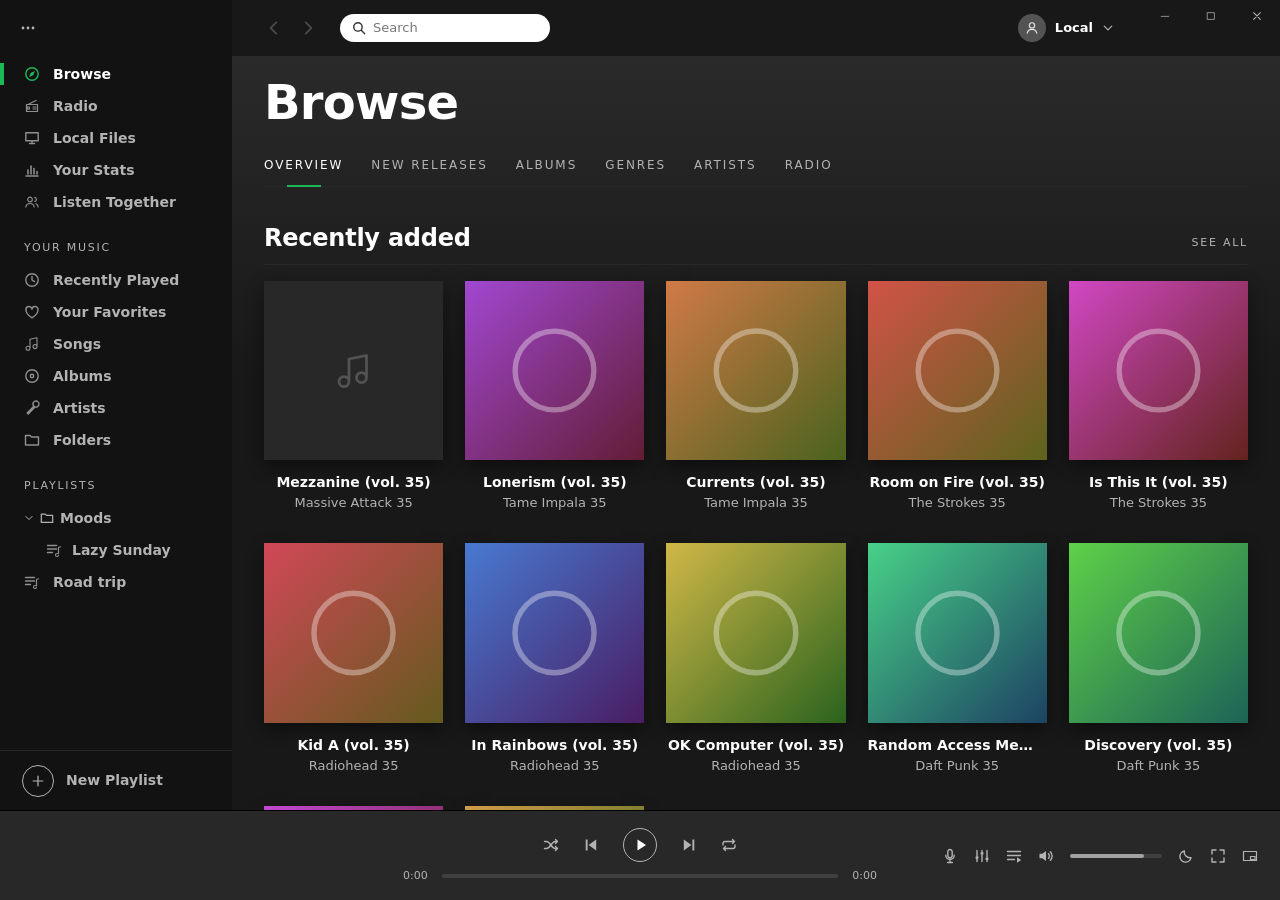
==== commit fdf9fd22: "Listen Together, artist matching, signed updates, ARM builds and repo checks Listen Together - Host " ====
--- a/dev/preview.html
+++ b/dev/preview.html
@@ -64,7 +64,7 @@
     embed_covers: () => ({ tracks: [], errors: [] }), write_replaygain: () => ({ tracks: [], errors: [] }),
     discord_update: () => {}, lastfm_love: () => {}, append_history_bulk: () => {},
     image_candidates: ({ kind, artist }) => Array.from({ length: 8 }, (_, i) => ({ title: `${artist} ${i + 1}`, sub: kind === 'album' ? 'album' : `${i * 1000} fans`, thumb: cover(`C:\\x\\${artist}${i}\\y`), url: cover(`C:\\x\\${artist}${i}\\y`) })),
-    save_custom_image: ({ source }) => source, place_image: () => {}, pick_image: () => null,
+    set_image: ({ source }) => source, reset_image: () => {}, migrate_cache_names: () => [], clean_image_cache: () => ({ files: 0, bytes: 0 }), place_image: () => {}, pick_image: () => null,
     artist_releases: async ({ name }) => ({ name, releases: [{ title: `${name} — New Album`, date: new Date(Date.now() - 20 * 864e5).toISOString().slice(0, 10), kind: 'album', cover: cover(`C:\\r\\${name}\\x`), link: 'https://www.deezer.com' }, { title: 'Upcoming single', date: new Date(Date.now() + 9 * 864e5).toISOString().slice(0, 10), kind: 'single', cover: cover(`C:\\r\\${name}2\\x`), link: 'https://www.deezer.com' }] }),
     song_credits: ({ title }) => ({ title, artist: 'Radiohead', url: 'https://musicbrainz.org', credits: [{ role: 'Writer', names: ['Thom Yorke', 'Jonny Greenwood'] }, { role: 'Producer', names: ['Nigel Godrich'] }, { role: 'Guitar', names: ["Ed O'Brien"] }] }),
     search_lyrics: ({ query, paths }) => paths.slice(0, 4).map(p => ({ path: p, line: `…a line with ${query} in it…` })),
@@ -72,6 +72,14 @@
     autoeq_profile: () => ({ preamp: -6.3, filters: [{ kind: 'LSC', fc: 105, gain: 6.5, q: 0.7 }, { kind: 'PK', fc: 125, gain: -2.7, q: 0.55 }] }),
     pick_csv_files: () => [{ name: 'My Spotify mix', text: 'Track URI,Track Name,Artist Name(s),Album Name,Track Duration (ms)\n' + tracks.slice(0, 6).map(t => `x,"${t.title}","${t.artist}","${t.album}",${t.duration * 1000}`).join('\n') + '\nx,Missing Song,Nobody,Nothing,200000' }],
     audio_devices: () => ['Speakers (Realtek(R) Audio)', 'Headphones (USB DAC)'], audio_output: ({ device, exclusive }) => ({ device: device || 'Speakers (Realtek(R) Audio)', rate: 48000, exclusive, format: exclusive ? '32-bit' : '' }), audio_crossfeed: () => {},
+    party_host: () => ({ port: 47800, code: 'K7QM2D-XHPRTA-9WEN4B', link: 'http://192.168.1.37:47800/?k=a1b2c3d4e5', ip: '192.168.1.37', ipv6Code: 'FAAGBA-4S6RQA-AAAAAA-AAAAAA-AA4X5C-D2U4Y', ipv6Link: 'http://[2800:810:4e2:1a7::5c3]:47800/?k=a1b2c3d4e5' }),
+    party_update: () => {}, party_catalog: () => {}, party_stop: () => {}, party_leave: () => {}, party_clock: () => ({ offset: 0, rtt: 4 }),
+    party_join: () => { const song = (t, id) => ({ id, title: t.title, artist: t.artist, album: t.album, duration: t.duration, ext: 'flac', startMs: 0, endMs: 0 });
+      return { seq: 2, at: Date.now() - 42000, now: Date.now(), ended: false, name: 'Tony', track: song(tracks[5], 5), posMs: 0, paused: false,
+        queue: tracks.slice(6, 12).map((t, i) => song(t, 6 + i)), allowRequests: true, guests: [{ name: 'Ana', web: false }, { name: 'Leo', web: true }] }; },
+    party_poll: () => new Promise(() => {}), party_fetch: () => 'C:/Wax/data/party/5.flac', party_progress: () => 1, party_cover: () => null,
+    party_search: ({ query }) => tracks.filter(t => (t.title + ' ' + t.artist).toLowerCase().includes(query.toLowerCase())).slice(0, 8).map(t => ({ id: tracks.indexOf(t), title: t.title, artist: t.artist, album: t.album, duration: t.duration })),
+    party_request: () => {}, party_share: async () => { await new Promise(r => setTimeout(r, 300)); return 1000000000; }, forget_artist_photos: () => {},
     organize_files: ({ moves }) => ({ moved: moves.map(m => [m.from, m.to]), errors: [] }),
     set_shortcuts: () => [], watch_folders: () => {}, media_update: () => {}, tray_tooltip: () => {}, taskbar_playing: () => {}, osd_show: () => {}, append_history: () => {},
     get_lyrics: async () => { await new Promise(r => setTimeout(r, 400)); return { found: true, source: 'LRCLIB', synced: Array.from({ length: 40 }, (_, i) => `[${String(Math.floor(i * 4 / 60)).padStart(2, '0')}:${String(i * 4 % 60).padStart(2, '0')}.00]${words[i % words.length]} ${words[(i * 5) % words.length].toLowerCase()} in the ${words[(i * 3) % words.length].toLowerCase()}`).join('\n') }; },
@@ -80,7 +88,8 @@
   window.__TAURI__ = {
     core: { invoke: async (c, a) => handlers[c]?.(a || {}), convertFileSrc: p => p.startsWith('data:') ? p : 'about:blank' },
     window: { getCurrentWindow: () => ({ minimize: noop, toggleMaximize: noop, close: noop, isMaximized: async () => false, onResized: noop }) },
-    event: { listen: async () => () => {}, emit: async () => {} },
+    // Events go to the listeners in the page, so tests can fake what Rust sends
+    event: (() => { const L = {}; return { listen: async (n, f) => { (L[n] ||= []).push(f); return () => {}; }, emit: async (n, payload) => (L[n] || []).forEach(f => f({ payload })) }; })(),
   };
 })();
 </script>
@@ -93,7 +102,7 @@
       const s = document.createElement('script'); s.src = '../ui/app.js?' + Date.now();
       s.onload = () => {
         const x = document.createElement('script'); x.src = '../ui/extras.js?' + Date.now();
-        x.onload = () => { const m = document.createElement('script'); m.src = '../ui/more.js?' + Date.now(); document.body.appendChild(m); };
+        x.onload = () => { const y = document.createElement('script'); y.src = '../ui/party.js?' + Date.now(); y.onload = () => { const m = document.createElement('script'); m.src = '../ui/more.js?' + Date.now(); document.body.appendChild(m); }; document.body.appendChild(y); };
         document.body.appendChild(x);
       };
       document.body.appendChild(s);
--- a/ui/style.css
+++ b/ui/style.css
@@ -725,3 +725,47 @@
 .sb-fkids .sb-item .sbi { margin-right: 10px; }
 
 .upd-notes { max-height: 50vh; overflow-y: auto; font-size: 14px; line-height: 1.6; color: #ddd; background: #202020; border-radius: 6px; padding: 14px 16px; }
+
+/* ───────────── Listen Together ───────────── */
+.sb-live { position: absolute; right: 18px; top: 50%; transform: translateY(-50%); font-size: 10px; font-weight: 700; letter-spacing: .08em; text-transform: uppercase; color: var(--green); }
+.live-tag { display: inline-block; vertical-align: middle; margin-left: 10px; padding: 3px 9px; border-radius: 500px; background: var(--green); color: #fff;
+  font-size: 11px; font-weight: 700; letter-spacing: .14em; text-transform: uppercase; }
+.party-intro { max-width: 720px; margin-bottom: 20px; }
+.party-name { display: flex; align-items: center; gap: 12px; color: var(--mut); font-size: 13px; margin-bottom: 22px; }
+.party-name .txt { width: 240px; }
+.party-cards { display: grid; grid-template-columns: repeat(auto-fit, minmax(300px, 1fr)); gap: 20px; margin-bottom: 28px; }
+.party-card { background: #202020; border-radius: 6px; padding: 24px; display: flex; flex-direction: column; gap: 12px; }
+.party-card h2 { font-size: 20px; font-weight: 700; }
+.party-card .sub { margin: 0; }
+.party-card .sub .ic { display: inline; vertical-align: -2px; }
+.party-card .sub .spin { display: inline-block; vertical-align: -2px; margin-right: 6px; }
+.party-card .dim { opacity: .7; font-size: 12px; }
+.party-ic { color: var(--green); }
+.party-code-in { width: 100%; font-size: 16px; letter-spacing: .08em; text-transform: uppercase; }
+.party-l { font-size: 11px; font-weight: 700; letter-spacing: .14em; text-transform: uppercase; color: var(--mut); margin-top: 4px; }
+.party-code { display: flex; align-items: center; gap: 10px; background: #2a2a2a; border-radius: 4px; padding: 10px 14px; }
+.party-code span { flex: 1; font: 700 20px/1.2 Consolas, "SF Mono", monospace; letter-spacing: .06em; user-select: text; }
+.party-quality { display: flex; align-items: center; gap: 12px; color: var(--mut); font-size: 13px; }
+.party-code .ib + .ib { margin-left: -4px; }
+.party-people { display: flex; flex-direction: column; gap: 8px; }
+.party-person { display: flex; align-items: center; gap: 10px; color: #fff; }
+.party-person .ic { color: var(--mut); }
+.tag { font-size: 10px; font-weight: 700; letter-spacing: .1em; text-transform: uppercase; color: var(--mut); border: 1px solid #555; border-radius: 3px; padding: 1px 5px; }
+.party-np { display: flex; gap: 28px; align-items: flex-end; margin-bottom: 30px; }
+.party-cover { width: 220px; height: 220px; flex: none; box-shadow: 0 8px 30px rgba(0,0,0,.5); }
+.party-np-t { min-width: 0; display: flex; flex-direction: column; gap: 6px; align-items: flex-start; }
+.party-np-t h2 { font-size: 32px; font-weight: 700; line-height: 1.15; }
+.party-status { color: var(--green); font-size: 13px; min-height: 18px; margin: 6px 0 10px; }
+.party-list { display: flex; flex-direction: column; }
+.party-song { display: flex; align-items: center; gap: 12px; padding: 7px 0; border-bottom: 1px solid var(--line); }
+.party-song .t { flex: 1; min-width: 0; color: #fff; white-space: nowrap; overflow: hidden; text-overflow: ellipsis; }
+.party-song .s { color: var(--mut); font-size: 12px; overflow: hidden; text-overflow: ellipsis; }
+.party-song .d { color: var(--mut); font-size: 12px; }
+.party-from { color: var(--green); }
+.party-search { margin-bottom: 12px; width: 360px; max-width: 100%; }
+#party-hits, #party-mine-hits { max-width: 760px; margin-bottom: 30px; }
+.party-hint { margin: -6px 0 12px; }
+/* A guest follows the host: these controls belong to the host */
+.party-guest #b-next, .party-guest #b-prev, .party-guest #b-shuffle, .party-guest #b-repeat, .party-guest .np-fav { opacity: .25; pointer-events: none; }
+.party-guest #seek { pointer-events: none; }
+@media (max-width: 700px) { .party-np { flex-direction: column; align-items: flex-start; } }
